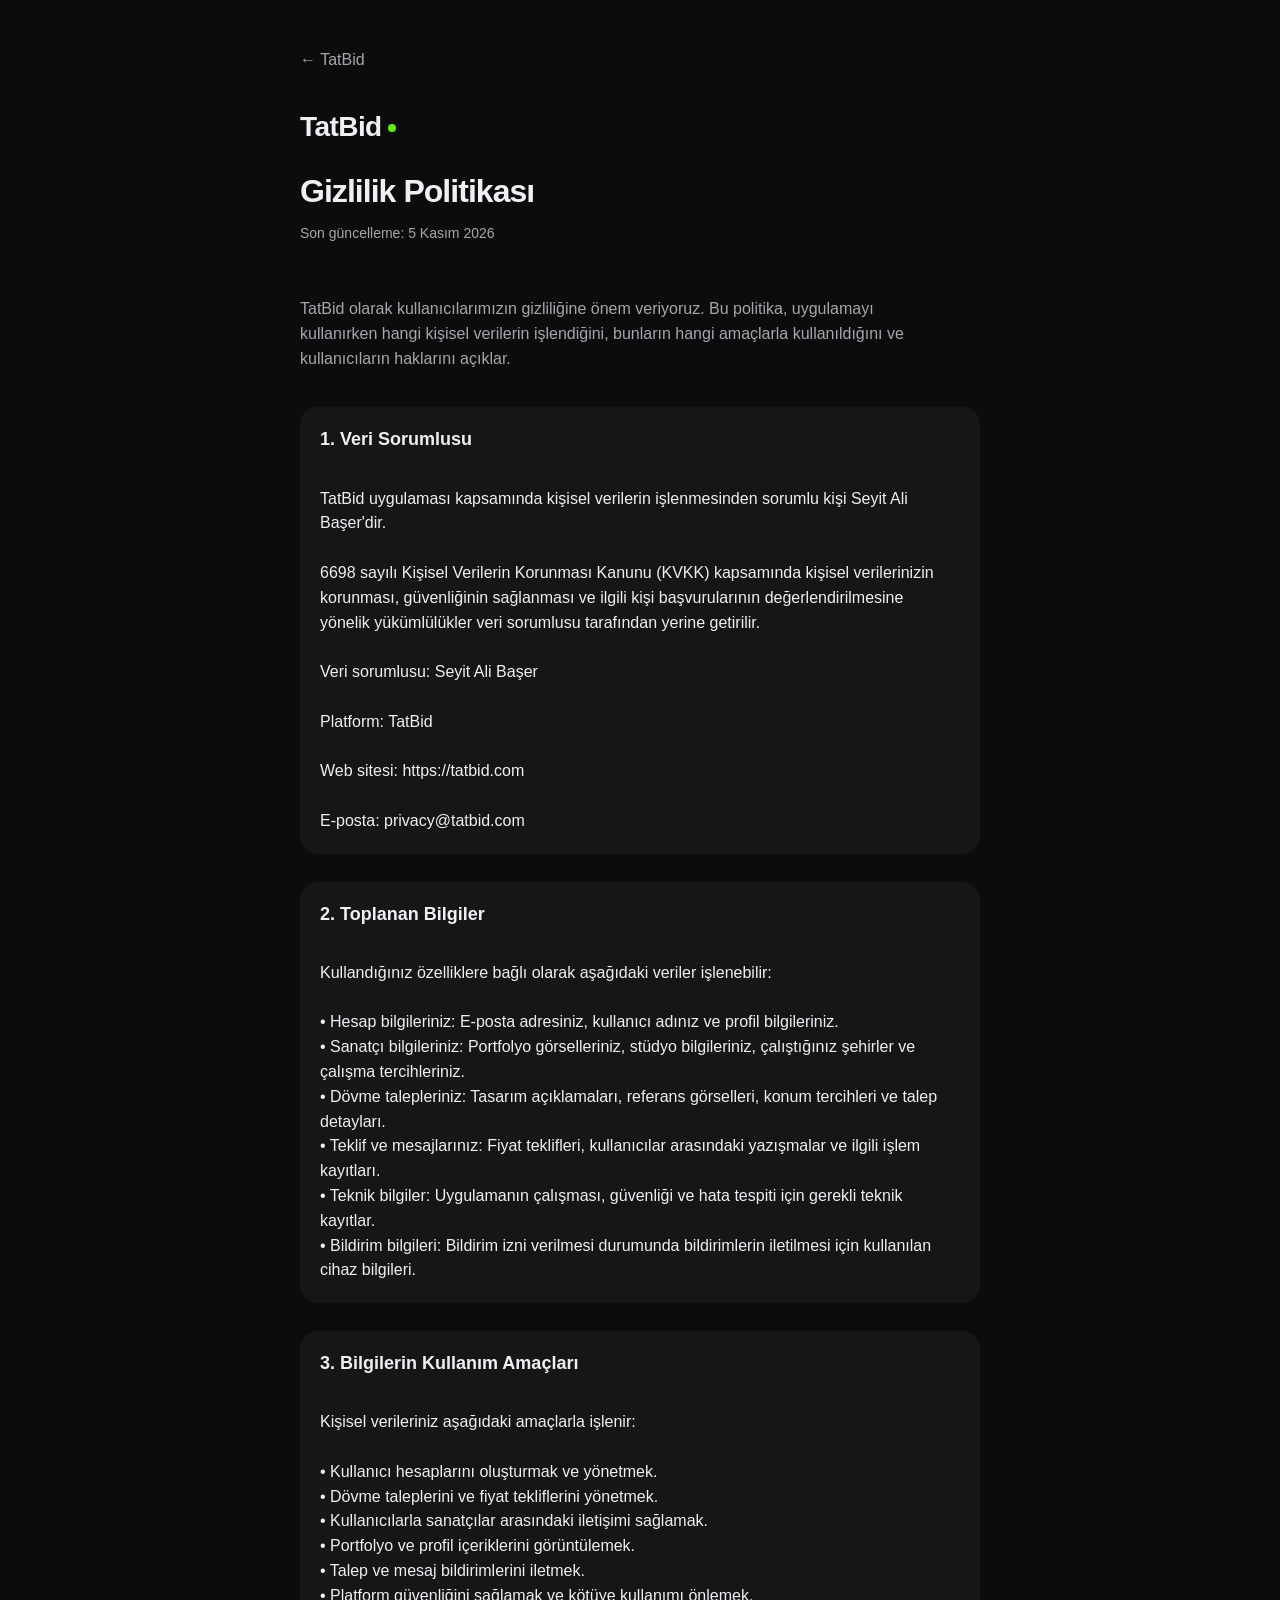
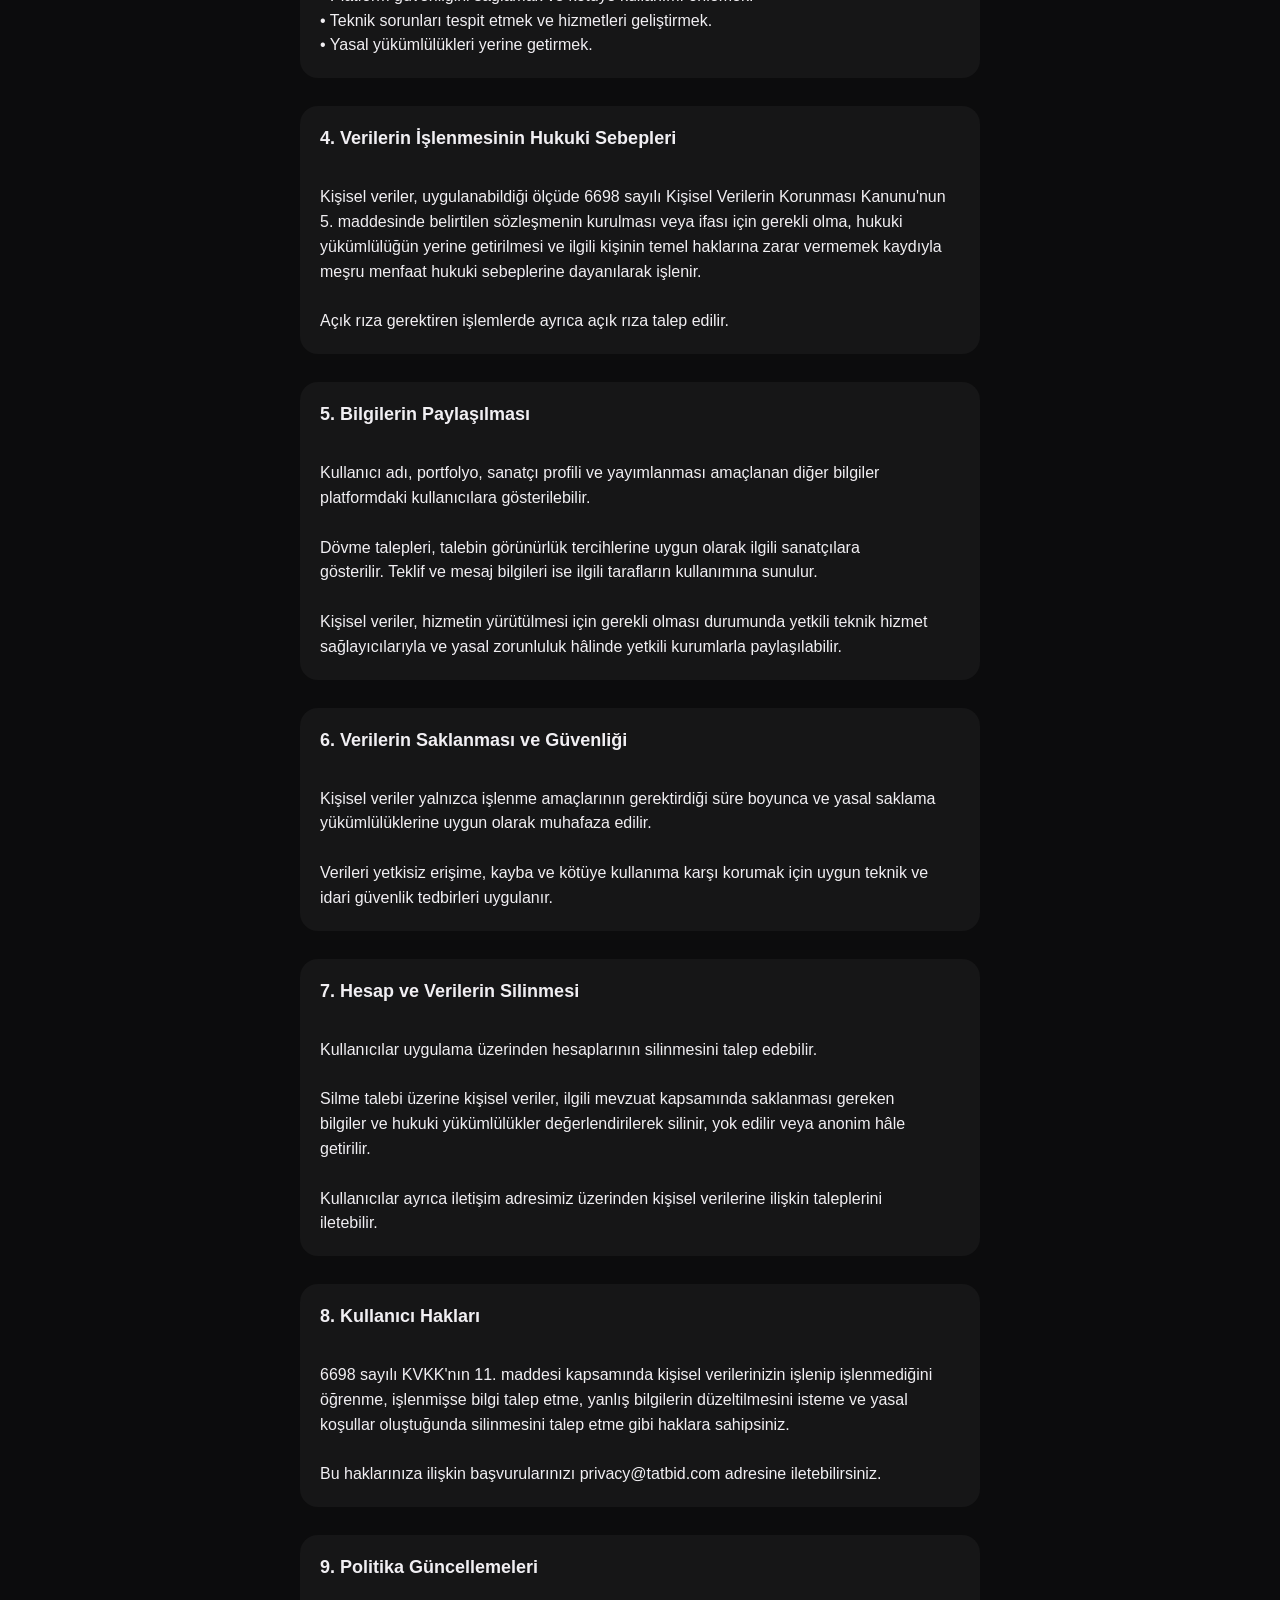
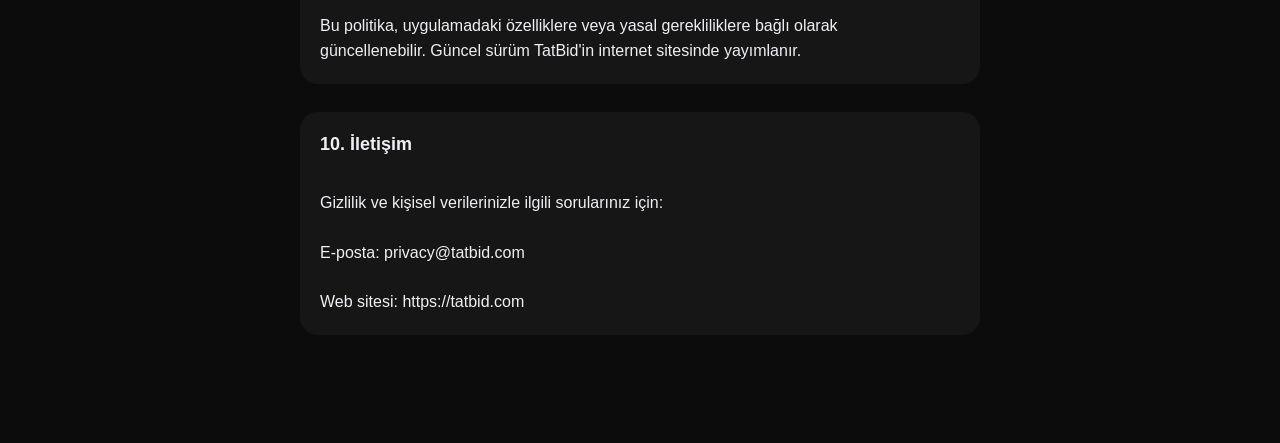
==== gizlilik-politikasi/index.html @ a927846d "Add TatBid privacy policy site Co-authored-by: Cursor <cursoragent@cursor.com>" ====
<!DOCTYPE html>
<html lang="tr">
  <head>
    <meta charset="utf-8" />
    <meta name="viewport" content="width=device-width, initial-scale=1" />
    <title>Gizlilik Politikası — TatBid</title>
    <meta
      name="description"
      content="TatBid Gizlilik Politikası. Kişisel verilerin işlenmesi, KVKK kapsamındaki haklarınız ve iletişim."
    />
    <link rel="stylesheet" href="/styles.css" />
  </head>
  <body>
    <main class="page">
      <nav class="legal-nav">
        <a href="/">← TatBid</a>
      </nav>

      <p class="brand">TatBid<span class="dot" aria-hidden="true"></span></p>
      <h1>Gizlilik Politikası</h1>
      <p class="meta">Son güncelleme: 5 Kasım 2026</p>

      <p class="intro">
        TatBid olarak kullanıcılarımızın gizliliğine önem veriyoruz. Bu politika, uygulamayı
        kullanırken hangi kişisel verilerin işlendiğini, bunların hangi amaçlarla kullanıldığını ve
        kullanıcıların haklarını açıklar.
      </p>

      <section class="section">
        <h2>1. Veri Sorumlusu</h2>
        <p>
          TatBid uygulaması kapsamında kişisel verilerin işlenmesinden sorumlu kişi Seyit Ali
          Başer'dir.

          6698 sayılı Kişisel Verilerin Korunması Kanunu (KVKK) kapsamında kişisel verilerinizin
          korunması, güvenliğinin sağlanması ve ilgili kişi başvurularının değerlendirilmesine
          yönelik yükümlülükler veri sorumlusu tarafından yerine getirilir.

          Veri sorumlusu: Seyit Ali Başer

          Platform: TatBid

          Web sitesi: https://tatbid.com

          E-posta: privacy@tatbid.com
        </p>
      </section>

      <section class="section">
        <h2>2. Toplanan Bilgiler</h2>
        <p>
          Kullandığınız özelliklere bağlı olarak aşağıdaki veriler işlenebilir:

          • Hesap bilgileriniz: E-posta adresiniz, kullanıcı adınız ve profil bilgileriniz.
          • Sanatçı bilgileriniz: Portfolyo görselleriniz, stüdyo bilgileriniz, çalıştığınız şehirler ve çalışma tercihleriniz.
          • Dövme talepleriniz: Tasarım açıklamaları, referans görselleri, konum tercihleri ve talep detayları.
          • Teklif ve mesajlarınız: Fiyat teklifleri, kullanıcılar arasındaki yazışmalar ve ilgili işlem kayıtları.
          • Teknik bilgiler: Uygulamanın çalışması, güvenliği ve hata tespiti için gerekli teknik kayıtlar.
          • Bildirim bilgileri: Bildirim izni verilmesi durumunda bildirimlerin iletilmesi için kullanılan cihaz bilgileri.
        </p>
      </section>

      <section class="section">
        <h2>3. Bilgilerin Kullanım Amaçları</h2>
        <p>
          Kişisel verileriniz aşağıdaki amaçlarla işlenir:

          • Kullanıcı hesaplarını oluşturmak ve yönetmek.
          • Dövme taleplerini ve fiyat tekliflerini yönetmek.
          • Kullanıcılarla sanatçılar arasındaki iletişimi sağlamak.
          • Portfolyo ve profil içeriklerini görüntülemek.
          • Talep ve mesaj bildirimlerini iletmek.
          • Platform güvenliğini sağlamak ve kötüye kullanımı önlemek.
          • Teknik sorunları tespit etmek ve hizmetleri geliştirmek.
          • Yasal yükümlülükleri yerine getirmek.
        </p>
      </section>

      <section class="section">
        <h2>4. Verilerin İşlenmesinin Hukuki Sebepleri</h2>
        <p>
          Kişisel veriler, uygulanabildiği ölçüde 6698 sayılı Kişisel Verilerin Korunması Kanunu'nun
          5. maddesinde belirtilen sözleşmenin kurulması veya ifası için gerekli olma, hukuki
          yükümlülüğün yerine getirilmesi ve ilgili kişinin temel haklarına zarar vermemek kaydıyla
          meşru menfaat hukuki sebeplerine dayanılarak işlenir.

          Açık rıza gerektiren işlemlerde ayrıca açık rıza talep edilir.
        </p>
      </section>

      <section class="section">
        <h2>5. Bilgilerin Paylaşılması</h2>
        <p>
          Kullanıcı adı, portfolyo, sanatçı profili ve yayımlanması amaçlanan diğer bilgiler
          platformdaki kullanıcılara gösterilebilir.

          Dövme talepleri, talebin görünürlük tercihlerine uygun olarak ilgili sanatçılara
          gösterilir. Teklif ve mesaj bilgileri ise ilgili tarafların kullanımına sunulur.

          Kişisel veriler, hizmetin yürütülmesi için gerekli olması durumunda yetkili teknik hizmet
          sağlayıcılarıyla ve yasal zorunluluk hâlinde yetkili kurumlarla paylaşılabilir.
        </p>
      </section>

      <section class="section">
        <h2>6. Verilerin Saklanması ve Güvenliği</h2>
        <p>
          Kişisel veriler yalnızca işlenme amaçlarının gerektirdiği süre boyunca ve yasal saklama
          yükümlülüklerine uygun olarak muhafaza edilir.

          Verileri yetkisiz erişime, kayba ve kötüye kullanıma karşı korumak için uygun teknik ve
          idari güvenlik tedbirleri uygulanır.
        </p>
      </section>

      <section class="section">
        <h2>7. Hesap ve Verilerin Silinmesi</h2>
        <p>
          Kullanıcılar uygulama üzerinden hesaplarının silinmesini talep edebilir.

          Silme talebi üzerine kişisel veriler, ilgili mevzuat kapsamında saklanması gereken
          bilgiler ve hukuki yükümlülükler değerlendirilerek silinir, yok edilir veya anonim hâle
          getirilir.

          Kullanıcılar ayrıca iletişim adresimiz üzerinden kişisel verilerine ilişkin taleplerini
          iletebilir.
        </p>
      </section>

      <section class="section">
        <h2>8. Kullanıcı Hakları</h2>
        <p>
          6698 sayılı KVKK'nın 11. maddesi kapsamında kişisel verilerinizin işlenip işlenmediğini
          öğrenme, işlenmişse bilgi talep etme, yanlış bilgilerin düzeltilmesini isteme ve yasal
          koşullar oluştuğunda silinmesini talep etme gibi haklara sahipsiniz.

          Bu haklarınıza ilişkin başvurularınızı privacy@tatbid.com adresine iletebilirsiniz.
        </p>
      </section>

      <section class="section">
        <h2>9. Politika Güncellemeleri</h2>
        <p>
          Bu politika, uygulamadaki özelliklere veya yasal gerekliliklere bağlı olarak
          güncellenebilir. Güncel sürüm TatBid'in internet sitesinde yayımlanır.
        </p>
      </section>

      <section class="section">
        <h2>10. İletişim</h2>
        <p>
          Gizlilik ve kişisel verilerinizle ilgili sorularınız için:

          E-posta: privacy@tatbid.com

          Web sitesi: https://tatbid.com
        </p>
      </section>
    </main>
  </body>
</html>
---- styles.css ----
:root {
  color-scheme: dark;
  --bg: #0c0c0d;
  --text: #f1eff3;
  --muted: #a8a6ad;
  --mark: #5df300;
  --surface: #161617;
  --max: 720px;
}

* {
  box-sizing: border-box;
}

html,
body {
  margin: 0;
  min-height: 100%;
  background: var(--bg);
  color: var(--text);
  font-family:
    -apple-system,
    BlinkMacSystemFont,
    'Segoe UI',
    sans-serif;
  line-height: 1.55;
}

a {
  color: var(--text);
  text-underline-offset: 3px;
}

a:hover {
  color: var(--mark);
}

.page {
  max-width: var(--max);
  margin: 0 auto;
  padding: 48px 20px 80px;
}

.page-home {
  min-height: 100vh;
  display: flex;
  flex-direction: column;
  justify-content: center;
}

.brand {
  margin: 0 0 24px;
  font-size: 28px;
  font-weight: 700;
  letter-spacing: -0.02em;
}

.dot {
  display: inline-block;
  width: 8px;
  height: 8px;
  margin-left: 6px;
  border-radius: 50%;
  background: var(--mark);
  vertical-align: 4px;
}

h1 {
  margin: 0 0 12px;
  font-size: 32px;
  line-height: 1.2;
  letter-spacing: -0.03em;
}

.lead {
  margin: 0 0 28px;
  max-width: 36em;
  color: var(--muted);
  font-size: 17px;
}

.links {
  display: flex;
  flex-wrap: wrap;
  gap: 16px;
}

.legal-nav {
  margin-bottom: 32px;
}

.legal-nav a {
  color: var(--muted);
  text-decoration: none;
}

.legal-nav a:hover {
  color: var(--text);
}

.meta {
  margin: 8px 0 28px;
  color: var(--muted);
  font-size: 14px;
}

.intro,
.section p {
  white-space: pre-line;
  color: var(--text);
  font-size: 16px;
}

.intro {
  margin: 0 0 36px;
  color: var(--muted);
}

.section {
  margin: 0 0 28px;
  padding: 20px;
  border-radius: 18px;
  background: var(--surface);
}

.section h2 {
  margin: 0 0 10px;
  font-size: 18px;
  line-height: 1.35;
}

.section p {
  margin: 0;
}
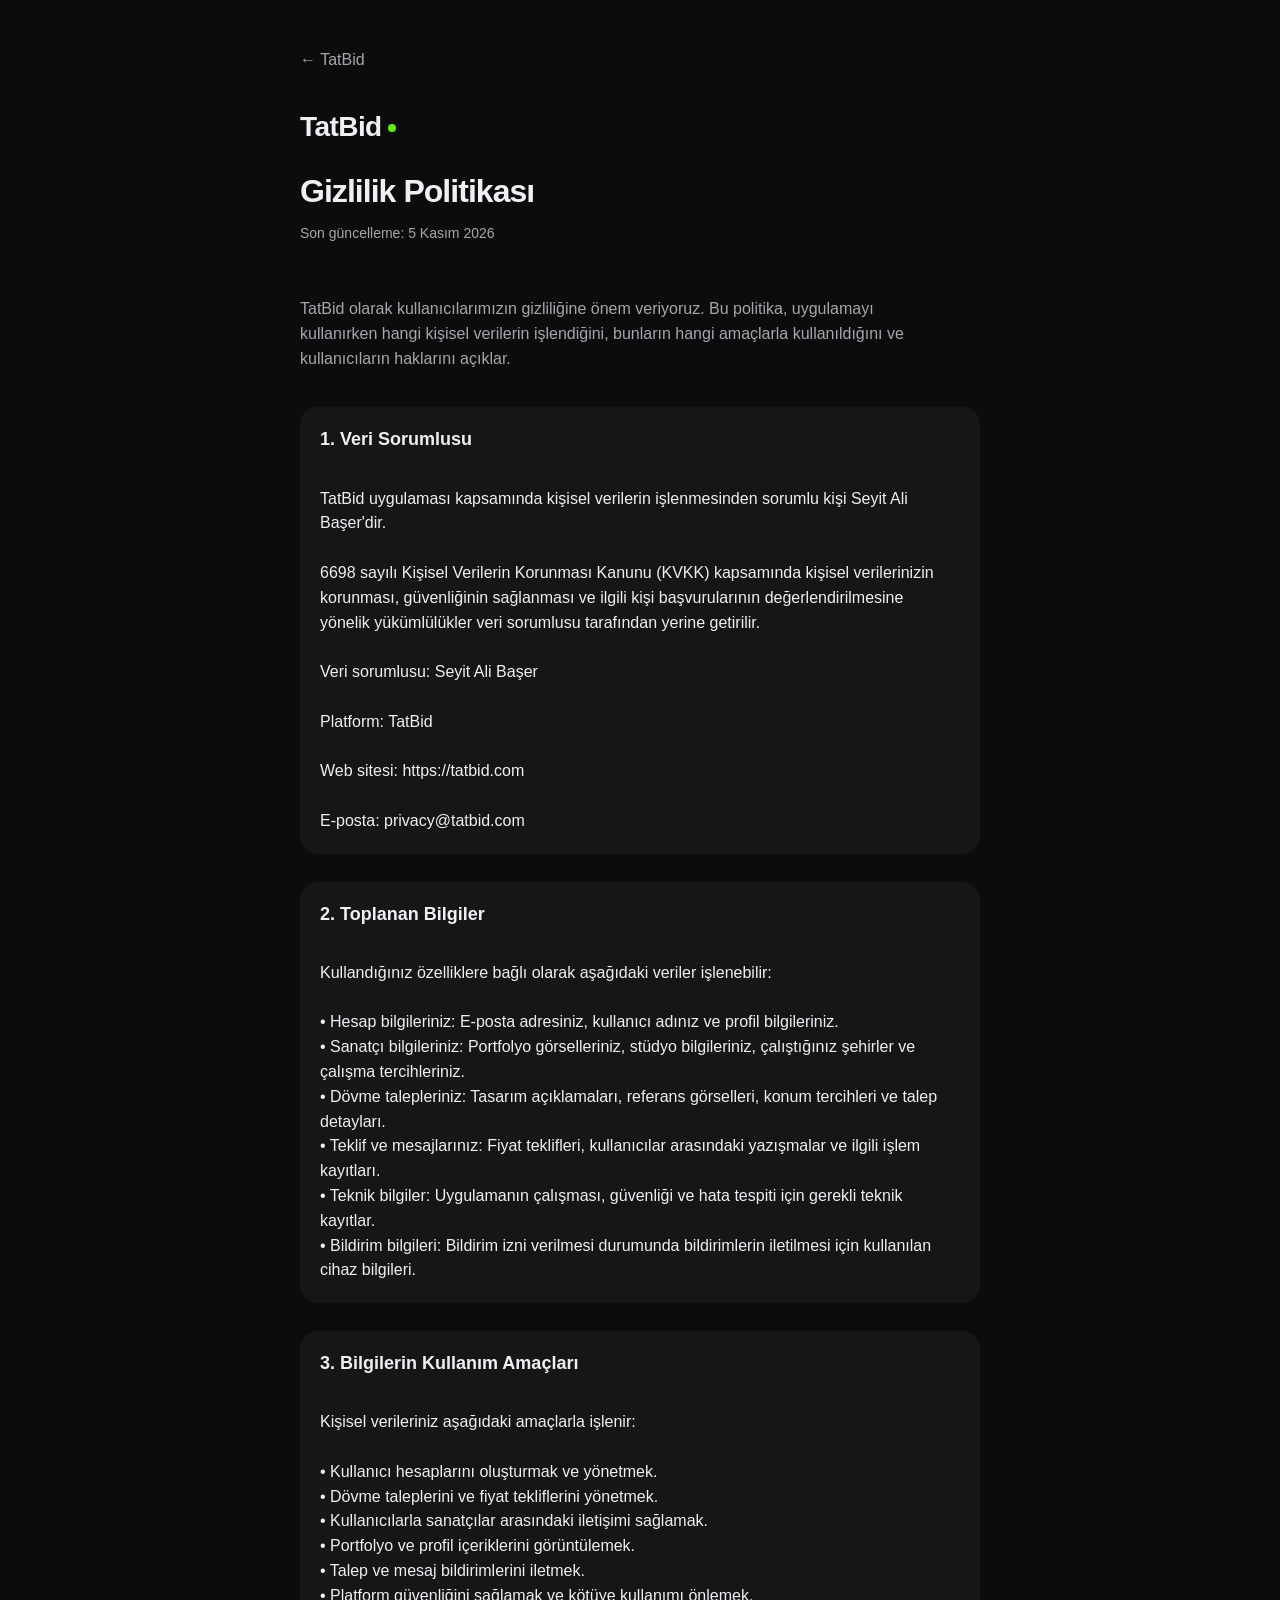
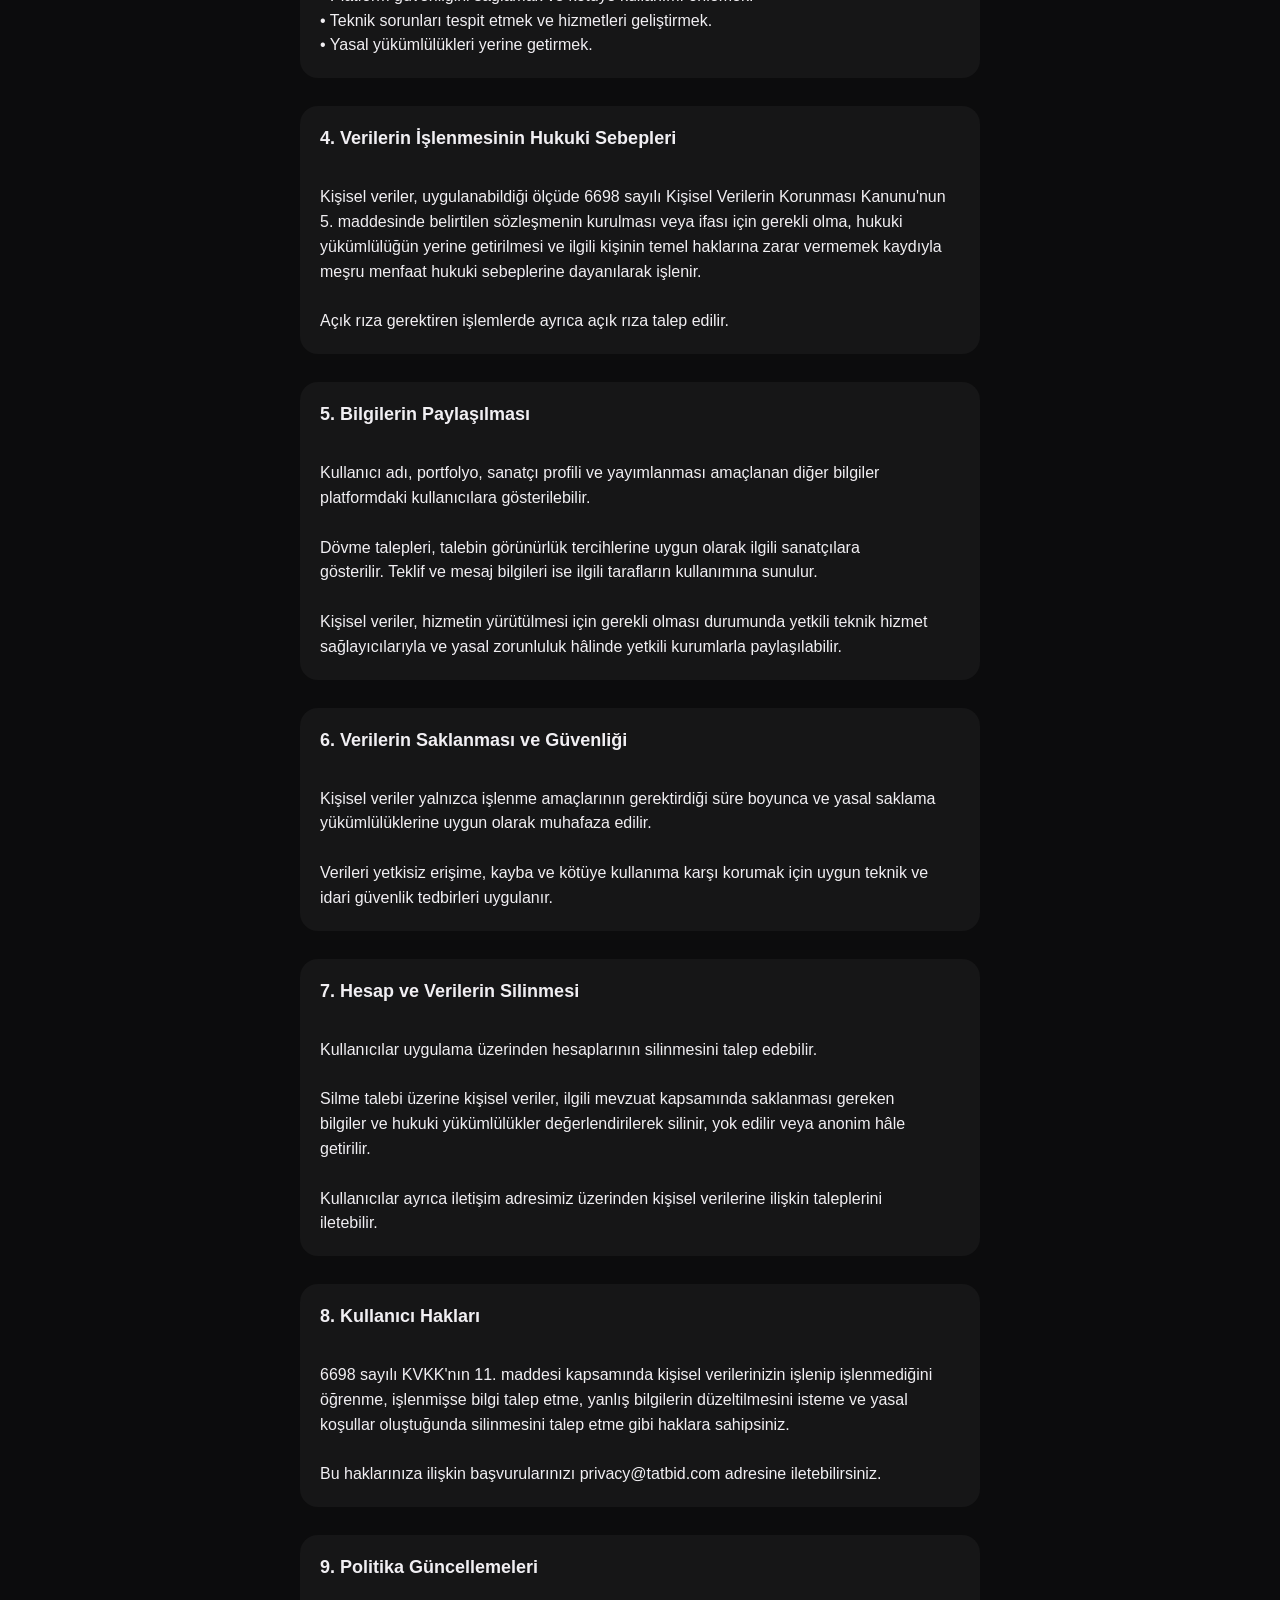
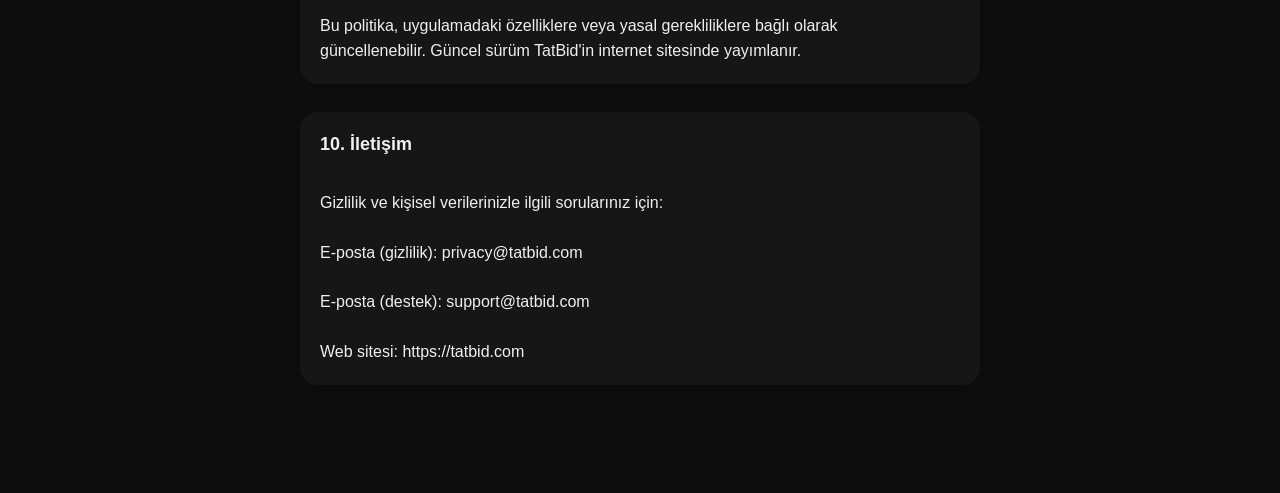
==== commit b64946b9: "Show support@tatbid.com on privacy and home Co-authored-by: Cursor <cursoragent@cursor.com>" ====
--- a/gizlilik-politikasi/index.html
+++ b/gizlilik-politikasi/index.html
@@ -151,7 +151,9 @@
         <p>
           Gizlilik ve kişisel verilerinizle ilgili sorularınız için:
 
-          E-posta: privacy@tatbid.com
+          E-posta (gizlilik): privacy@tatbid.com
+
+          E-posta (destek): support@tatbid.com
 
           Web sitesi: https://tatbid.com
         </p>
